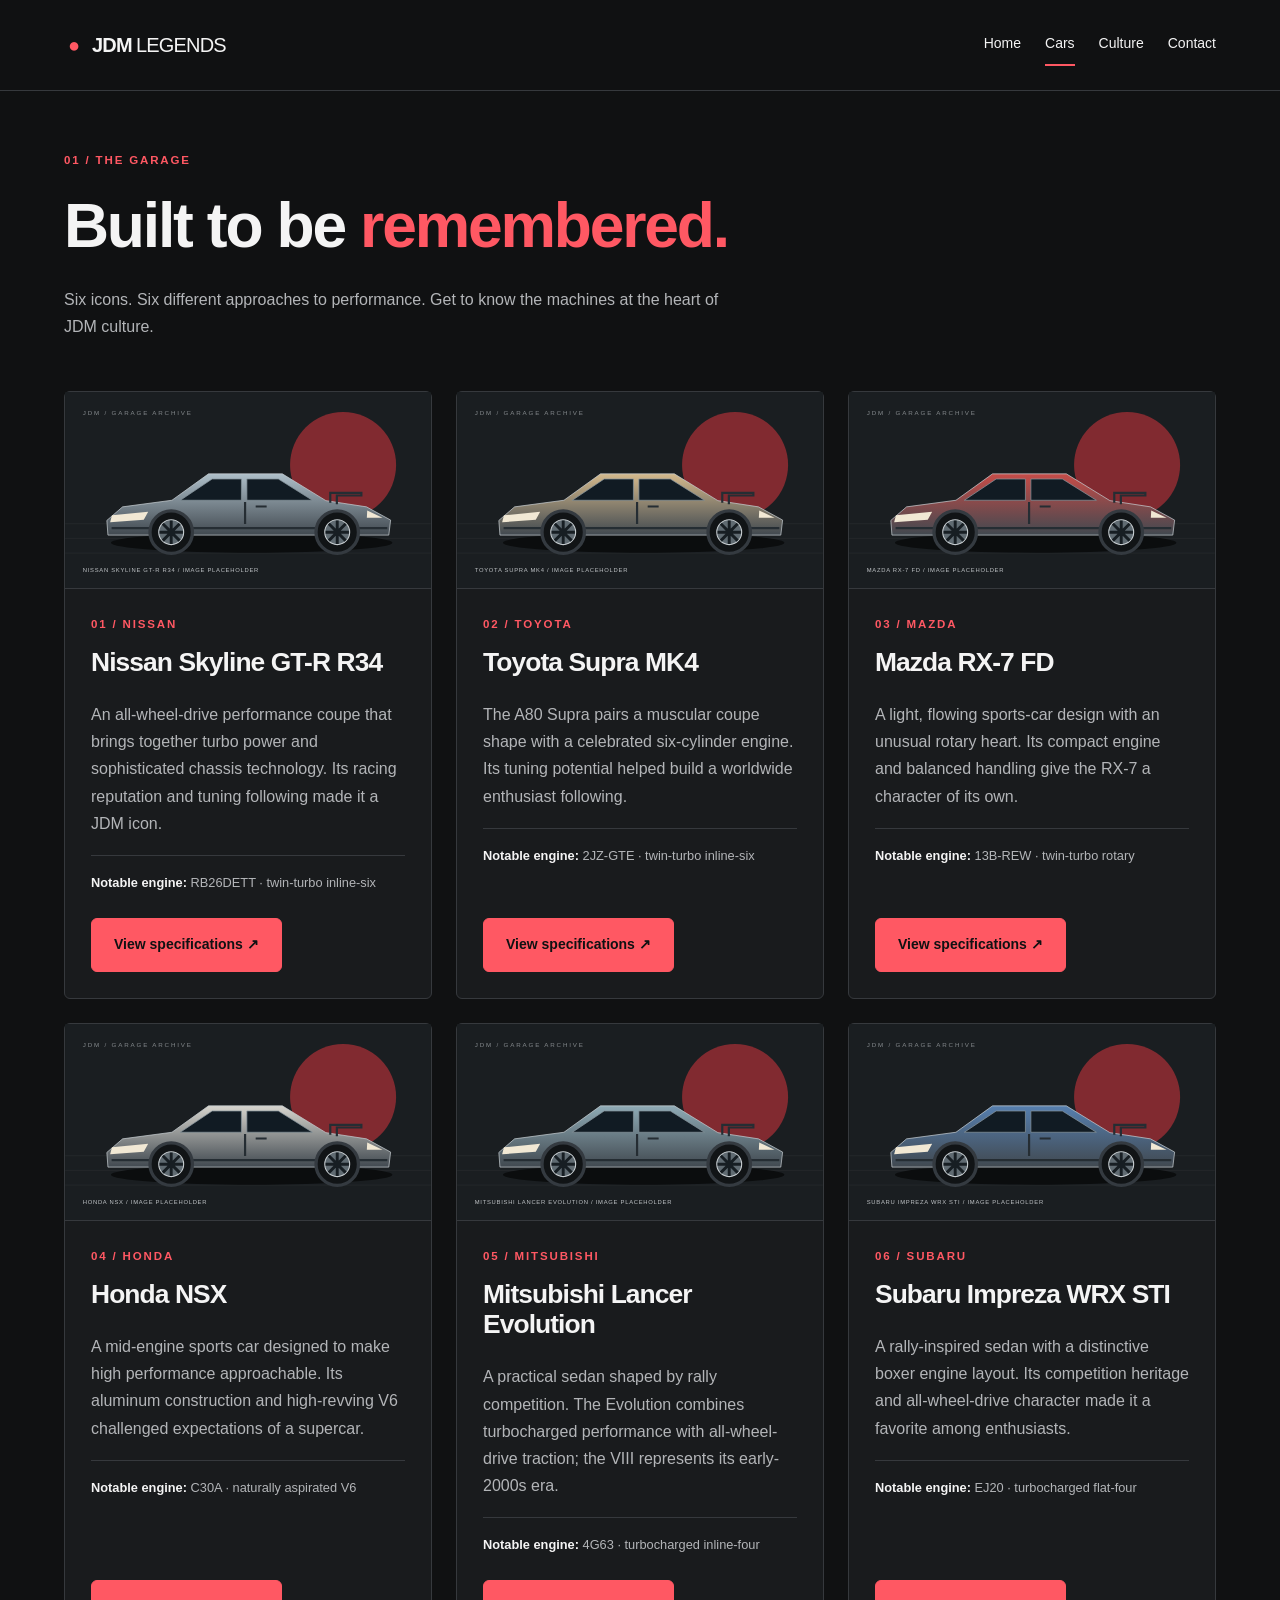
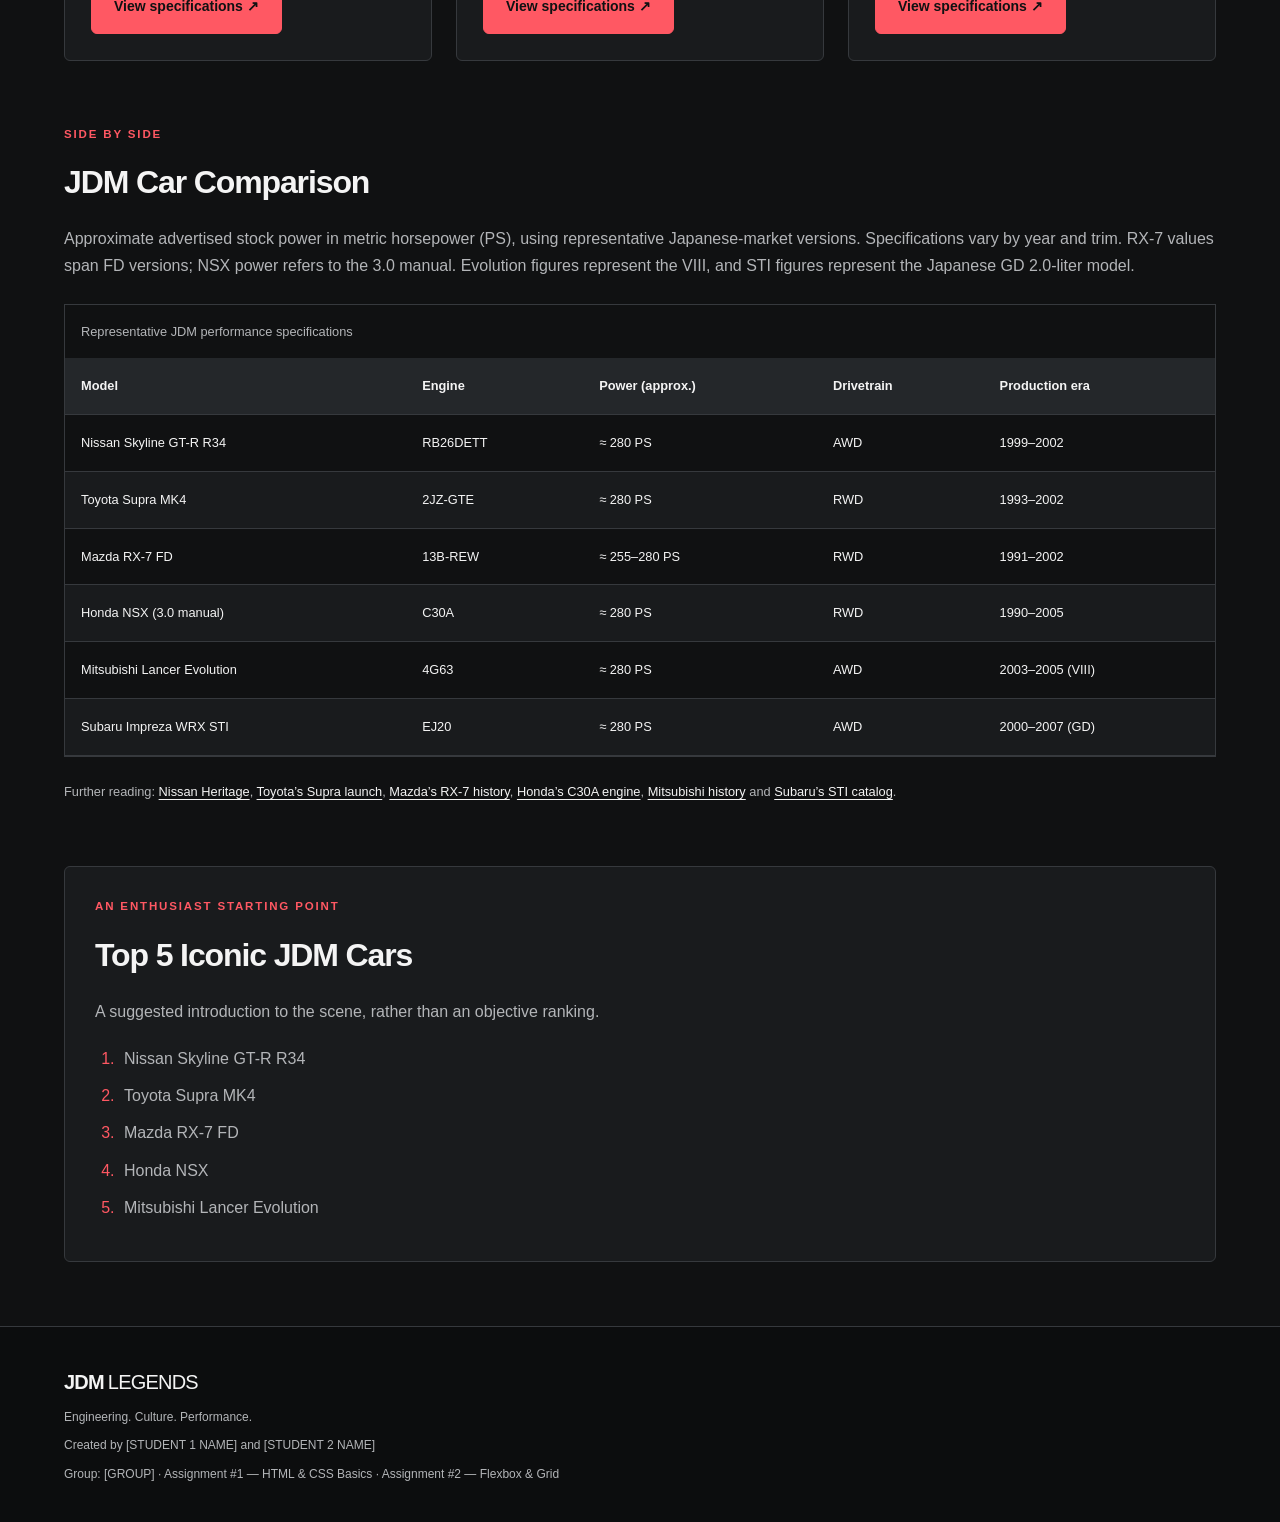
==== cars.html @ a31eac1d "second assignment first commit" ====
<!doctype html>
<html lang="en">
    <head>
        <meta charset="UTF-8" />
        <meta name="viewport" content="width=device-width, initial-scale=1.0" />
        <!--
        Team: [TEAM NAME]
        Student 1: [STUDENT 1 NAME]
        Student 2: [STUDENT 2 NAME]
        Group: [GROUP]
    -->
        <title>JDM Legends | Cars</title>
        <meta
            name="description"
            content="Explore Japanese cars, culture and community with JDM Legends, an HTML and CSS student project."
        />
        <link rel="stylesheet" href="css/style.css" />
    </head>
    <body>
        <a class="skip-link" href="#main-content">Skip to content</a>
        <header id="main-header" class="site-header">
            <div class="container header-inner">
                <a class="brand" href="index.html"
                    ><span class="brand-mark" aria-hidden="true">●</span> JDM<span>LEGENDS</span></a
                >
                <nav class="nav-menu" aria-label="Main navigation">
                    <a href="index.html">Home</a>
                    <a href="cars.html" class="active" aria-current="page">Cars</a>
                    <a href="culture.html">Culture</a>
                    <a href="contact.html">Contact</a>
                </nav>
            </div>
        </header>
        <main id="main-content" class="container">
            <section class="page-intro">
                <p class="eyebrow">01 / The garage</p>
                <h1>Built to be <span>remembered.</span></h1>
                <p>
                    Six icons. Six different approaches to performance. Get to know the machines at
                    the heart of JDM culture.
                </p>
            </section>
            <section class="car-list car-cards" aria-label="Iconic Japanese cars">
                <article class="car-card">
                    <img
                        src="images/r34-placeholder.svg"
                        alt="Generic car illustration placeholder for Nissan Skyline GT-R R34; not a model-accurate drawing"
                        width="1000"
                        height="540"
                        loading="lazy"
                    />
                    <div class="card-body">
                        <p class="eyebrow">01 / Nissan</p>
                        <h2>Nissan Skyline GT-R R34</h2>
                        <p>
                            An all-wheel-drive performance coupe that brings together turbo power
                            and sophisticated chassis technology. Its racing reputation and tuning
                            following made it a JDM icon.
                        </p>
                        <p class="engine">
                            <strong>Notable engine:</strong> RB26DETT · twin-turbo inline-six
                        </p>
                        <a
                            class="button card-button"
                            href="#spec-r34"
                            aria-label="View specifications for Nissan Skyline GT-R R34"
                            >View specifications ↗</a
                        >
                    </div>
                </article>
                <article class="car-card">
                    <img
                        src="images/supra-placeholder.svg"
                        alt="Generic car illustration placeholder for Toyota Supra MK4; not a model-accurate drawing"
                        width="1000"
                        height="540"
                        loading="lazy"
                    />
                    <div class="card-body">
                        <p class="eyebrow">02 / Toyota</p>
                        <h2>Toyota Supra MK4</h2>
                        <p>
                            The A80 Supra pairs a muscular coupe shape with a celebrated
                            six-cylinder engine. Its tuning potential helped build a worldwide
                            enthusiast following.
                        </p>
                        <p class="engine">
                            <strong>Notable engine:</strong> 2JZ-GTE · twin-turbo inline-six
                        </p>
                        <a
                            class="button card-button"
                            href="#spec-supra"
                            aria-label="View specifications for Toyota Supra MK4"
                            >View specifications ↗</a
                        >
                    </div>
                </article>
                <article class="car-card">
                    <img
                        src="images/rx7-placeholder.svg"
                        alt="Generic car illustration placeholder for Mazda RX-7 FD; not a model-accurate drawing"
                        width="1000"
                        height="540"
                        loading="lazy"
                    />
                    <div class="card-body">
                        <p class="eyebrow">03 / Mazda</p>
                        <h2>Mazda RX-7 FD</h2>
                        <p>
                            A light, flowing sports-car design with an unusual rotary heart. Its
                            compact engine and balanced handling give the RX-7 a character of its
                            own.
                        </p>
                        <p class="engine">
                            <strong>Notable engine:</strong> 13B-REW · twin-turbo rotary
                        </p>
                        <a
                            class="button card-button"
                            href="#spec-rx7"
                            aria-label="View specifications for Mazda RX-7 FD"
                            >View specifications ↗</a
                        >
                    </div>
                </article>
                <article class="car-card">
                    <img
                        src="images/nsx-placeholder.svg"
                        alt="Generic car illustration placeholder for Honda NSX; not a model-accurate drawing"
                        width="1000"
                        height="540"
                        loading="lazy"
                    />
                    <div class="card-body">
                        <p class="eyebrow">04 / Honda</p>
                        <h2>Honda NSX</h2>
                        <p>
                            A mid-engine sports car designed to make high performance approachable.
                            Its aluminum construction and high-revving V6 challenged expectations of
                            a supercar.
                        </p>
                        <p class="engine">
                            <strong>Notable engine:</strong> C30A · naturally aspirated V6
                        </p>
                        <a
                            class="button card-button"
                            href="#spec-nsx"
                            aria-label="View specifications for Honda NSX"
                            >View specifications ↗</a
                        >
                    </div>
                </article>
                <article class="car-card">
                    <img
                        src="images/evo-placeholder.svg"
                        alt="Generic car illustration placeholder for Mitsubishi Lancer Evolution; not a model-accurate drawing"
                        width="1000"
                        height="540"
                        loading="lazy"
                    />
                    <div class="card-body">
                        <p class="eyebrow">05 / Mitsubishi</p>
                        <h2>Mitsubishi Lancer Evolution</h2>
                        <p>
                            A practical sedan shaped by rally competition. The Evolution combines
                            turbocharged performance with all-wheel-drive traction; the VIII
                            represents its early-2000s era.
                        </p>
                        <p class="engine">
                            <strong>Notable engine:</strong> 4G63 · turbocharged inline-four
                        </p>
                        <a
                            class="button card-button"
                            href="#spec-evo"
                            aria-label="View specifications for Mitsubishi Lancer Evolution"
                            >View specifications ↗</a
                        >
                    </div>
                </article>
                <article class="car-card">
                    <img
                        src="images/sti-placeholder.svg"
                        alt="Generic car illustration placeholder for Subaru Impreza WRX STI; not a model-accurate drawing"
                        width="1000"
                        height="540"
                        loading="lazy"
                    />
                    <div class="card-body">
                        <p class="eyebrow">06 / Subaru</p>
                        <h2>Subaru Impreza WRX STI</h2>
                        <p>
                            A rally-inspired sedan with a distinctive boxer engine layout. Its
                            competition heritage and all-wheel-drive character made it a favorite
                            among enthusiasts.
                        </p>
                        <p class="engine">
                            <strong>Notable engine:</strong> EJ20 · turbocharged flat-four
                        </p>
                        <a
                            class="button card-button"
                            href="#spec-sti"
                            aria-label="View specifications for Subaru Impreza WRX STI"
                            >View specifications ↗</a
                        >
                    </div>
                </article>
            </section>
            <section class="section-block">
                <p class="eyebrow">Side by side</p>
                <h2>JDM Car Comparison</h2>
                <p id="table-note">
                    Approximate advertised stock power in metric horsepower (PS), using
                    representative Japanese-market versions. Specifications vary by year and trim.
                    RX-7 values span FD versions; NSX power refers to the 3.0 manual. Evolution
                    figures represent the VIII, and STI figures represent the Japanese GD 2.0-liter
                    model.
                </p>
                <div
                    class="table-scroll"
                    role="region"
                    aria-label="Scrollable car comparison"
                    tabindex="0"
                >
                    <table aria-describedby="table-note">
                        <caption>
                            Representative JDM performance specifications
                        </caption>
                        <thead>
                            <tr>
                                <th scope="col">Model</th>
                                <th scope="col">Engine</th>
                                <th scope="col">Power (approx.)</th>
                                <th scope="col">Drivetrain</th>
                                <th scope="col">Production era</th>
                            </tr>
                        </thead>
                        <tbody>
                            <tr id="spec-r34" tabindex="-1">
                                <th scope="row">Nissan Skyline GT-R R34</th>
                                <td>RB26DETT</td>
                                <td>≈ 280 PS</td>
                                <td>AWD</td>
                                <td>1999–2002</td>
                            </tr>
                            <tr id="spec-supra" tabindex="-1">
                                <th scope="row">Toyota Supra MK4</th>
                                <td>2JZ-GTE</td>
                                <td>≈ 280 PS</td>
                                <td>RWD</td>
                                <td>1993–2002</td>
                            </tr>
                            <tr id="spec-rx7" tabindex="-1">
                                <th scope="row">Mazda RX-7 FD</th>
                                <td>13B-REW</td>
                                <td>≈ 255–280 PS</td>
                                <td>RWD</td>
                                <td>1991–2002</td>
                            </tr>
                            <tr id="spec-nsx" tabindex="-1">
                                <th scope="row">Honda NSX (3.0 manual)</th>
                                <td>C30A</td>
                                <td>≈ 280 PS</td>
                                <td>RWD</td>
                                <td>1990–2005</td>
                            </tr>
                            <tr id="spec-evo" tabindex="-1">
                                <th scope="row">Mitsubishi Lancer Evolution</th>
                                <td>4G63</td>
                                <td>≈ 280 PS</td>
                                <td>AWD</td>
                                <td>2003–2005 (VIII)</td>
                            </tr>
                            <tr id="spec-sti" tabindex="-1">
                                <th scope="row">Subaru Impreza WRX STI</th>
                                <td>EJ20</td>
                                <td>≈ 280 PS</td>
                                <td>AWD</td>
                                <td>2000–2007 (GD)</td>
                            </tr>
                        </tbody>
                    </table>
                </div>
                <p class="source-note">
                    Further reading:
                    <a href="https://www.nissan.co.jp/HERITAGE/DETAIL/280.html">Nissan Heritage</a>,
                    <a href="https://global.toyota/en/detail/7868203">Toyota’s Supra launch</a>,
                    <a
                        href="https://newsroom.mazda.com/en/publicity/release/1998/9812/981215be.html"
                        >Mazda’s RX-7 history</a
                    >,
                    <a href="https://global.honda/en/tech/engine/car/C30A_NSX_vtec_DOHC/"
                        >Honda’s C30A engine</a
                    >,
                    <a href="https://www.mitsubishi-motors.com/en/company/history/car/"
                        >Mitsubishi history</a
                    >
                    and
                    <a href="https://ucar.subaru.jp/php/catalog/grade.php?cat_id=10020623"
                        >Subaru’s STI catalog</a
                    >.
                </p>
            </section>
            <section class="panel section-block">
                <p class="eyebrow">An enthusiast starting point</p>
                <h2>Top 5 Iconic JDM Cars</h2>
                <p>A suggested introduction to the scene, rather than an objective ranking.</p>
                <ol class="ranking-list">
                    <li>Nissan Skyline GT-R R34</li>
                    <li>Toyota Supra MK4</li>
                    <li>Mazda RX-7 FD</li>
                    <li>Honda NSX</li>
                    <li>Mitsubishi Lancer Evolution</li>
                </ol>
            </section>
        </main>
        <footer class="site-footer">
            <div class="container">
                <a class="brand" href="index.html">JDM<span>LEGENDS</span></a>
                <p>Engineering. Culture. Performance.</p>
                <p>Created by [STUDENT 1 NAME] and [STUDENT 2 NAME]</p>
                <p>
                    Group: [GROUP] · Assignment #1 — HTML &amp; CSS Basics · Assignment #2 — Flexbox
                    &amp; Grid
                </p>
            </div>
        </footer>
    </body>
</html>
---- css/style.css ----
/* Reset — Assignment 1 foundations retained. */
* {
    margin: 0;
    padding: 0;
    box-sizing: border-box;
}
:root {
    --background: #101112;
    --surface: #191b1d;
    --surface-light: #24272a;
    --text: #f4f4f4;
    --muted: #b3b5b8;
    --accent: #ff5863;
    --border: #36393d;
}
/* Global styles — element selectors */
body {
    background: var(--background);
    color: var(--text);
    font-family: Arial, Helvetica, sans-serif;
    font-size: 16px;
    line-height: 1.7;
}
h1,
h2,
h3 {
    line-height: 1.15;
    letter-spacing: -0.035em;
}
h1 {
    font-size: 3.9rem;
    max-width: 950px;
    margin-bottom: 24px;
}
h2 {
    font-size: 2rem;
    margin-bottom: 24px;
}
h3 {
    font-size: 1.25rem;
    margin-bottom: 14px;
}
p {
    color: var(--muted);
    margin-bottom: 18px;
}
strong {
    color: var(--text);
}
a {
    color: var(--text);
    text-decoration: none;
}
a:hover {
    color: var(--accent);
}
a:focus-visible,
button:focus-visible,
.table-scroll:focus-visible {
    outline: 2px solid var(--accent);
    outline-offset: 5px;
}
img {
    display: block;
    max-width: 100%;
    height: auto;
}
ul,
ol {
    padding-left: 24px;
}
li {
    color: var(--muted);
    padding-left: 5px;
    margin-bottom: 10px;
}
li::marker {
    color: var(--accent);
}
/* Class selector: shared centered content and box-model sizing. */
.container {
    width: 90%;
    max-width: 1200px;
    margin: 0 auto;
}
/* Assignment 2 Task 1: Header & Navigation — Flexbox */
#main-header {
    background: var(--background);
    border-bottom: 1px solid var(--border);
    padding: 24px 0;
}
/* The header aligns the brand and navigation; the navigation is its own flex row. */
.header-inner {
    display: flex;
    align-items: center;
    justify-content: space-between;
    gap: 20px;
}
.nav-menu {
    display: flex;
    align-items: center;
    flex-wrap: wrap;
    gap: 24px;
}
.brand {
    font-size: 1.25rem;
    font-weight: 800;
    letter-spacing: -0.04em;
    white-space: nowrap;
}
.brand span {
    font-weight: 400;
    margin-left: 4px;
}
.brand .brand-mark {
    color: var(--accent);
    margin-right: 8px;
}
/* Descendant selector: anchors inside navigation. */
.nav-menu a {
    display: inline-block;
    padding: 8px 0;
    font-size: 0.875rem;
    border-bottom: 2px solid transparent;
}
.nav-menu a.active,
.nav-menu a:hover {
    color: var(--text);
    border-bottom-color: var(--accent);
}
.skip-link {
    position: absolute;
    left: 16px;
    top: -100px;
    z-index: 2;
    padding: 12px 20px;
    background: var(--surface-light);
}
.skip-link:focus {
    top: 12px;
}
.eyebrow {
    color: var(--accent);
    font-size: 0.72rem;
    font-weight: 700;
    letter-spacing: 0.16em;
    text-transform: uppercase;
    margin-bottom: 20px;
}
.hero {
    display: flex;
    align-items: center;
    gap: 32px;
    padding: 75px 0 55px;
}
.hero-copy,
.hero-image {
    flex: 1.1;
    border: 1px solid var(--border);
    background: var(--surface);
}
.hero-copy {
    flex: 0.9;
}
.hero h1 {
    font-size: 5.7rem;
    line-height: 0.96;
    letter-spacing: -0.055em;
}
h1 span {
    color: var(--accent);
}
.hero-tagline {
    color: var(--text);
    font-size: 1.05rem;
    font-weight: 700;
    margin-top: 26px;
}
.hero-image {
    width: 55%;
    border: 1px solid var(--border);
    background: var(--surface);
}
.hero-image img {
    width: 100%;
}
figcaption {
    color: var(--muted);
    font-size: 0.75rem;
    padding: 16px 20px;
    border-top: 1px solid var(--border);
}
figcaption span {
    display: block;
    color: var(--text);
    font-size: 0.65rem;
    letter-spacing: 0.13em;
    margin-bottom: 4px;
}
.button {
    display: inline-block;
    border: 1px solid var(--accent);
    background: var(--accent);
    color: #101112;
    font: inherit;
    font-size: 0.875rem;
    font-weight: 700;
    padding: 14px 22px;
    cursor: pointer;
}
.button:hover {
    background: #ff7b84;
    border-color: #ff7b84;
    color: #101112;
}
.button span {
    margin-left: 18px;
}
.text-link {
    display: inline-block;
    margin-top: 20px;
    font-size: 0.875rem;
    border-bottom: 1px solid var(--border);
    padding-bottom: 3px;
}
.hero .text-link {
    display: table;
}
.intro-strip {
    display: flex;
    gap: 20px;
    border-top: 1px solid var(--border);
    border-bottom: 1px solid var(--border);
    padding: 20px 0;
    color: var(--muted);
    font-size: 0.65rem;
    letter-spacing: 0.16em;
}
.intro-strip span {
    flex: 1;
    text-align: center;
}
.section-block, /* Team — biography content and circular photos preserved. */
.team-section {
    margin: 64px 0;
}
.two-column > article {
    flex: 1;
    min-width: 0;
}
.two-column {
    display: flex;
    align-items: flex-start;
    gap: 32px;
}
.panel {
    padding: 30px;
    background: var(--surface);
    border: 1px solid var(--border);
}
.feature-list {
    margin-top: 15px;
}
.manufacturer-list {
    display: flex;
    flex-wrap: wrap;
    gap: 20px;
}
.manufacturer-list article {
    flex: 1 1 280px;
    padding: 24px;
    border: 1px solid var(--border);
    background: var(--surface);
}
.manufacturer-list span {
    color: var(--accent);
    font-size: 0.7rem;
}
.manufacturer-list h3 {
    margin-top: 16px;
}
.manufacturer-list p {
    font-size: 0.85rem;
    margin-bottom: 0;
}
.team-section {
    border-top: 1px solid var(--border);
    padding-top: 45px;
}
.team-member {
    display: flex;
    align-items: flex-start;
    gap: 24px;
    padding: 28px;
    border: 1px solid var(--border);
}
.profile-image {
    width: 100px;
    height: 100px;
    flex-shrink: 0;
    border-radius: 50%;
    object-fit: cover;
}
.team-copy {
    flex: 1;
    min-width: 0;
}
.team-copy p {
    font-size: 0.875rem;
    margin-bottom: 7px;
}
.page-intro {
    padding: 60px 0 32px;
}
.page-intro > p:last-child {
    max-width: 680px;
}
/* Assignment 2 Task 2: Flexbox Cards */
.car-cards {
    display: flex;
    flex-wrap: wrap;
    align-items: stretch;
    gap: 24px;
}
.car-card:hover,
.car-card:focus-within {
    transform: translateY(-6px);
    box-shadow: 0 12px 30px rgba(0, 0, 0, 0.35);
}
.card-button {
    margin-top: auto;
    align-self: flex-start;
}
.car-card {
    display: flex;
    flex-direction: column;
    flex: 1 1 320px;
    min-width: 0;
    border: 1px solid var(--border);
    background: var(--surface);
    transition:
        transform 0.25s ease,
        box-shadow 0.25s ease;
}
.car-card img {
    width: 100%;
    aspect-ratio: 1000 / 540;
    object-fit: cover;
    border-bottom: 1px solid var(--border);
}
.card-body {
    display: flex;
    flex-direction: column;
    flex: 1;
    padding: 26px;
}
.car-card h2 {
    font-size: 1.65rem;
}
.car-card .eyebrow {
    margin-bottom: 12px;
}
.engine {
    font-size: 0.8rem;
    padding-top: 16px;
    border-top: 1px solid var(--border);
    margin-bottom: 24px;
}
/* Table — horizontal scrolling stays inside this wrapper. */
.table-scroll {
    width: 100%;
    overflow-x: auto;
    border: 1px solid var(--border);
    margin: 24px 0;
}
table {
    width: 100%;
    min-width: 760px;
    border-collapse: collapse;
    font-size: 0.8rem;
    text-align: left;
}
caption {
    text-align: left;
    padding: 16px;
    color: var(--muted);
}
thead {
    background: var(--surface-light);
}
table th,
table td {
    padding: 17px 16px;
    border-bottom: 1px solid var(--border);
}
tbody th {
    font-weight: 400;
}
tbody tr:nth-child(even) {
    background: var(--surface);
}
.source-note {
    font-size: 0.8rem;
}
.source-note a {
    text-decoration: underline;
    text-underline-offset: 3px;
}
.ranking-list {
    margin-top: 20px;
}
.wide-image {
    background: var(--surface);
    border: 1px solid var(--border);
}
.wide-image img {
    width: 100%;
    max-height: 430px;
    object-fit: cover;
}
.modification-list {
    margin: 22px 0;
}
.terms {
    display: flex;
    flex-wrap: wrap;
    gap: 20px;
}
.culture-item {
    flex: 1 1 240px;
    min-width: 0;
    border-left: 3px solid var(--accent);
    padding: 22px;
    background: var(--surface);
}
.culture-item p {
    margin-bottom: 0;
}
.contact-layout {
    display: flex;
    align-items: flex-start;
    gap: 40px;
    margin: 10px 0 70px;
}
.form-section,
.community-panel {
    flex: 1;
}
.form-section {
    flex: 1.4;
}
.community-panel {
    width: 41%;
}
/* Forms — Flexbox rows retain native controls and labels. */
.form-row,
.radio-options {
    display: flex;
    gap: 20px;
}
.form-field {
    flex: 1;
    min-width: 0;
}
.radio-options {
    flex-wrap: wrap;
    gap: 8px 16px;
}
.notice {
    padding: 16px;
    border-left: 3px solid var(--accent);
    background: var(--surface);
    font-size: 0.8rem;
}
#contact-form {
    padding: 25px;
    border: 1px solid var(--border);
    background: var(--surface);
}
label,
legend {
    font-size: 0.85rem;
    font-weight: 700;
}
.contact-form > label,
.form-field label {
    display: block;
    margin: 0 0 8px;
}
label span {
    color: var(--muted);
    font-weight: 400;
}
input,
select,
textarea {
    width: 100%;
    padding: 12px;
    margin-bottom: 22px;
    color: var(--text);
    background: var(--background);
    border: 1px solid #5c6065;
    border-radius: 4px;
    font: inherit;
    font-size: 0.9rem;
    color-scheme: dark;
}
input::placeholder,
textarea::placeholder {
    color: #a6a8ac;
}
input:focus,
select:focus,
textarea:focus {
    outline: 2px solid var(--accent);
    outline-offset: 2px;
    border-color: var(--accent);
}
textarea {
    resize: vertical;
    min-height: 130px;
}
fieldset {
    border: 0;
    min-width: 0;
    margin-bottom: 20px;
}
legend {
    margin-bottom: 12px;
}
fieldset label {
    display: flex;
    align-items: center;
    gap: 4px;
    font-weight: 400;
    padding: 5px 0;
}
input[type="radio"] {
    width: auto;
    margin: 0 4px 0 0;
    accent-color: var(--accent);
}
input[type="color"] {
    width: 76px;
    height: 45px;
    padding: 5px;
    cursor: pointer;
}
.community-panel h3 {
    margin-top: 28px;
}
/* Footer */
.site-footer {
    padding: 38px 0;
    border-top: 1px solid var(--border);
    background: #0c0d0e;
}
footer p {
    font-size: 0.75rem;
    margin: 8px 0 0;
}

/* Shared details */
.button,
.panel,
.car-card,
.manufacturer-list article,
.team-member,
.hero-image,
.wide-image,
#contact-form,
.culture-item {
    border-radius: 6px;
}
a,
button {
    transition:
        color 0.2s ease,
        background-color 0.2s ease,
        border-color 0.2s ease;
}
[id] {
    scroll-margin-top: 24px;
}
tr:target {
    background: #3c2529;
    outline: 2px solid var(--accent);
    outline-offset: -2px;
}
/* Assignment 2 Task 3: Grid Areas — Culture page */
.page-grid {
    min-height: 100vh;
    display: grid;
    grid-template-columns: minmax(220px, 1fr) minmax(0, 3fr);
    grid-template-rows: auto 1fr auto;
    grid-template-areas:
        "header header"
        "sidebar main"
        "footer footer";
}
.grid-header {
    grid-area: header;
}
.grid-sidebar {
    grid-area: sidebar;
    width: 100%;
    max-width: 280px;
    justify-self: end;
    padding: 60px 24px;
    border-right: 1px solid var(--border);
}
.grid-main {
    grid-area: main;
    min-width: 0;
    width: 100%;
    max-width: 1100px;
    padding: 0 32px;
}
.grid-footer {
    grid-area: footer;
}
.grid-sidebar h2 {
    font-size: 1.5rem;
}
.topic-menu {
    display: flex;
    flex-direction: column;
    gap: 8px;
}
.topic-menu a {
    padding: 8px 12px;
    border-left: 2px solid var(--border);
    font-size: 0.9rem;
}
.topic-menu a:hover,
.topic-menu a:focus-visible {
    border-left-color: var(--accent);
    background: var(--surface);
}
.sidebar-facts {
    border-top: 1px solid var(--border);
    margin-top: 32px;
    padding-top: 28px;
    font-size: 0.85rem;
}
/* Assignment 2 Task 4: Gallery — CSS Grid */
.jdm-gallery {
    display: grid;
    grid-template-columns: repeat(auto-fit, minmax(260px, 1fr));
    gap: 20px;
}
.gallery-item {
    position: relative;
    overflow: hidden;
    border: 1px solid var(--border);
    border-radius: 6px;
    background: var(--surface);
}
.gallery-item img {
    width: 100%;
    height: 240px;
    object-fit: cover;
    transition: transform 0.25s ease;
}
.gallery-caption {
    position: absolute;
    left: 0;
    right: 0;
    bottom: 0;
    padding: 16px;
    color: var(--text);
    background: rgba(0, 0, 0, 0.85);
    opacity: 0;
    transition: opacity 0.25s ease;
}
.gallery-item:hover .gallery-caption,
.gallery-item:focus .gallery-caption {
    opacity: 1;
}
.gallery-item:hover img,
.gallery-item:focus img {
    transform: scale(1.04);
}
.gallery-item:focus-visible {
    outline: 2px solid var(--accent);
    outline-offset: 4px;
}
/* Responsive — desktop, tablet and mobile */
@media (max-width: 1050px) {
    .hero h1 {
        font-size: 4.4rem;
    }
    .grid-main {
        padding: 0 24px;
    }
    .culture-page .two-column {
        flex-direction: column;
    }
    .culture-page .two-column > article {
        width: 100%;
    }
    .contact-layout {
        gap: 24px;
    }
    .form-row {
        flex-direction: column;
        gap: 0;
    }
}
@media (max-width: 768px) {
    h1 {
        font-size: 3rem;
    }
    .header-inner {
        flex-direction: column;
        gap: 16px;
    }
    .nav-menu {
        justify-content: center;
    }
    .hero,
    .two-column,
    .contact-layout {
        flex-direction: column;
    }
    .hero {
        padding-top: 45px;
        align-items: stretch;
    }
    .hero-copy > p {
        max-width: 550px;
    }
    .hero-copy,
    .hero-image,
    .form-section,
    .community-panel {
        width: 100%;
    }
    .section-block,
    .team-section {
        margin: 45px 0;
    }
    .card-body {
        padding: 20px;
    }
    .page-grid {
        grid-template-columns: minmax(0, 1fr);
        grid-template-rows: auto 1fr auto auto;
        grid-template-areas: "header" "main" "sidebar" "footer";
    }
    .grid-main {
        width: 90%;
        padding: 0;
    }
    .grid-sidebar {
        width: 90%;
        max-width: none;
        justify-self: center;
        border-right: 0;
        border-top: 1px solid var(--border);
        padding: 32px 0;
    }
}
@media (max-width: 540px) {
    #main-header {
        padding: 18px 0 10px;
    }
    h1 {
        font-size: 2.6rem;
    }
    h2 {
        font-size: 1.75rem;
    }
    .hero h1 {
        font-size: 4.2rem;
    }
    .intro-strip,
    .team-member {
        flex-direction: column;
    }
    .car-card {
        flex-basis: 100%;
    }
    .panel,
    #contact-form,
    .team-member {
        padding: 22px;
    }
    .page-intro {
        padding-top: 38px;
    }
    .jdm-gallery {
        grid-template-columns: minmax(0, 1fr);
    }
}
/* Captions remain readable on touch devices; motion respects user preferences. */
@media (hover: none) {
    .gallery-caption {
        opacity: 1;
    }
}
@media (prefers-reduced-motion: reduce) {
    a,
    button,
    .car-card,
    .gallery-item img,
    .gallery-caption {
        transition: none;
    }
    .car-card:hover,
    .car-card:focus-within,
    .gallery-item:hover img,
    .gallery-item:focus img {
        transform: none;
    }
}
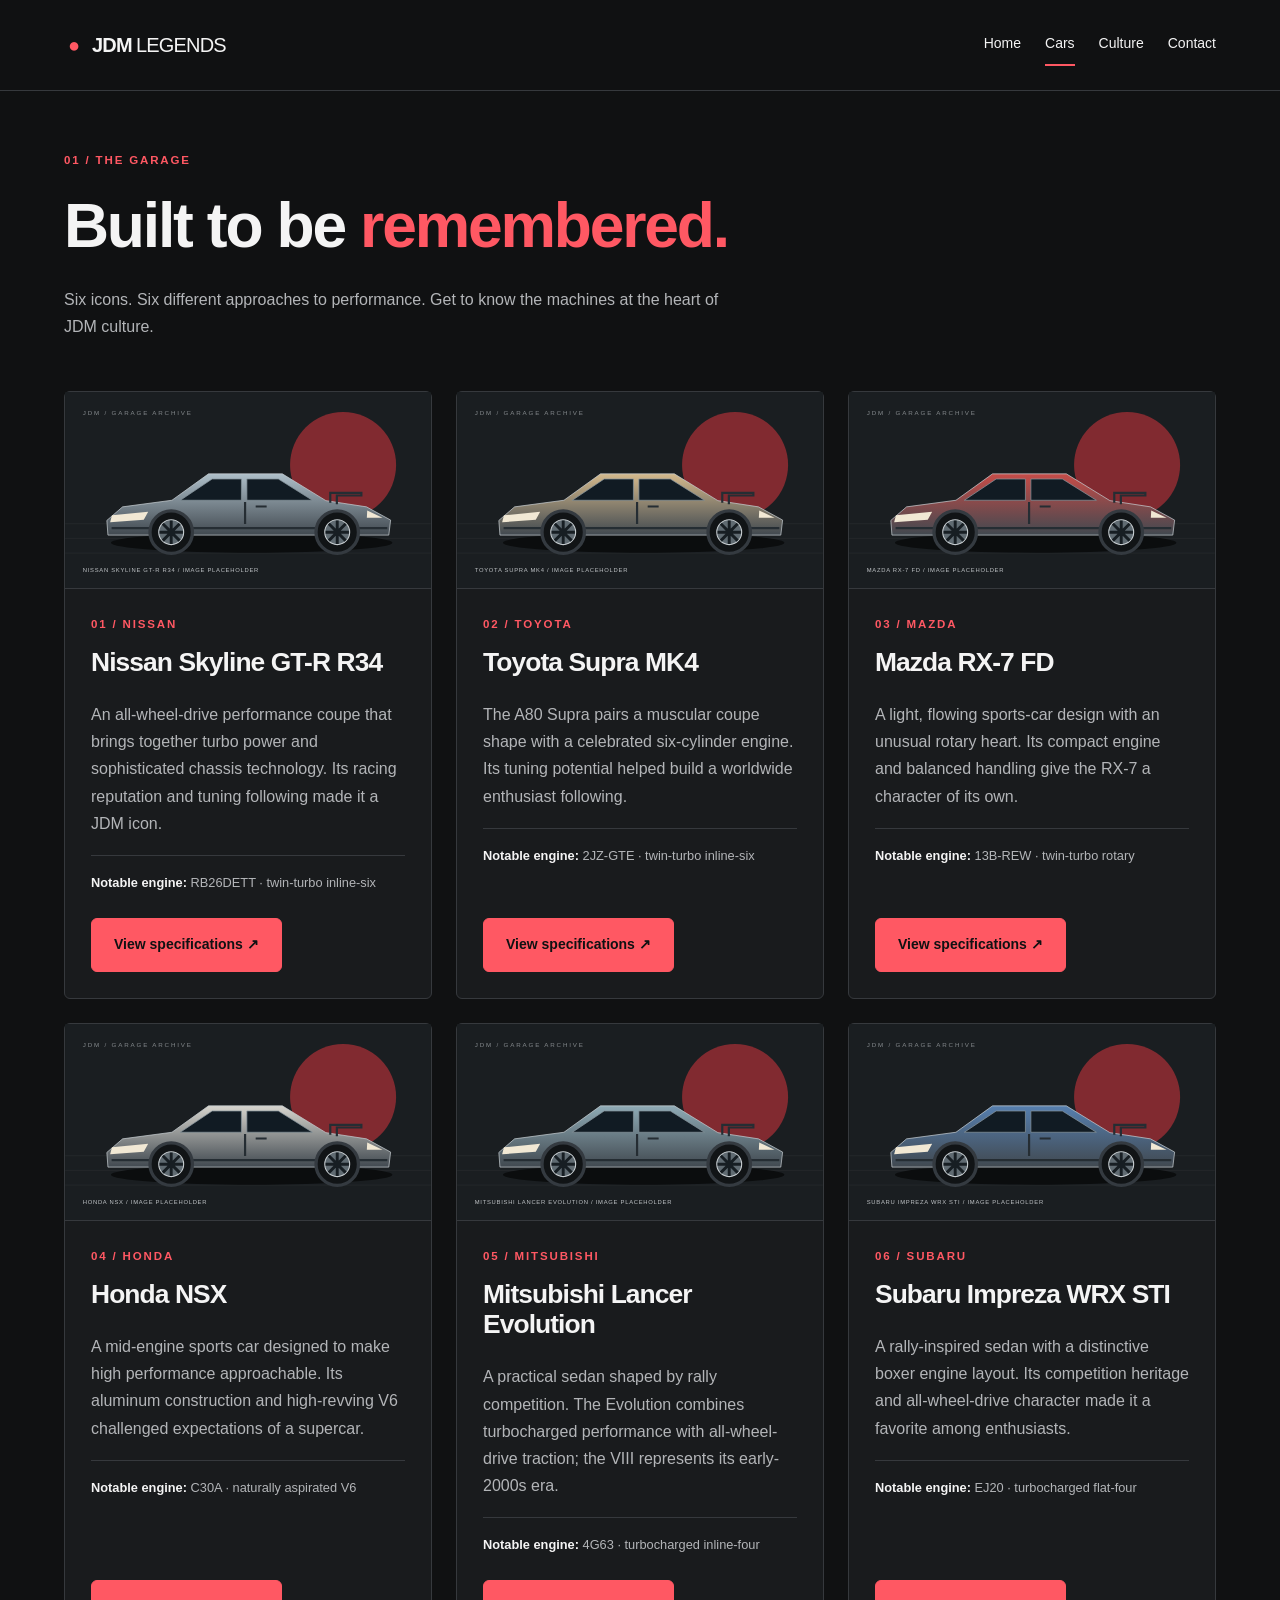
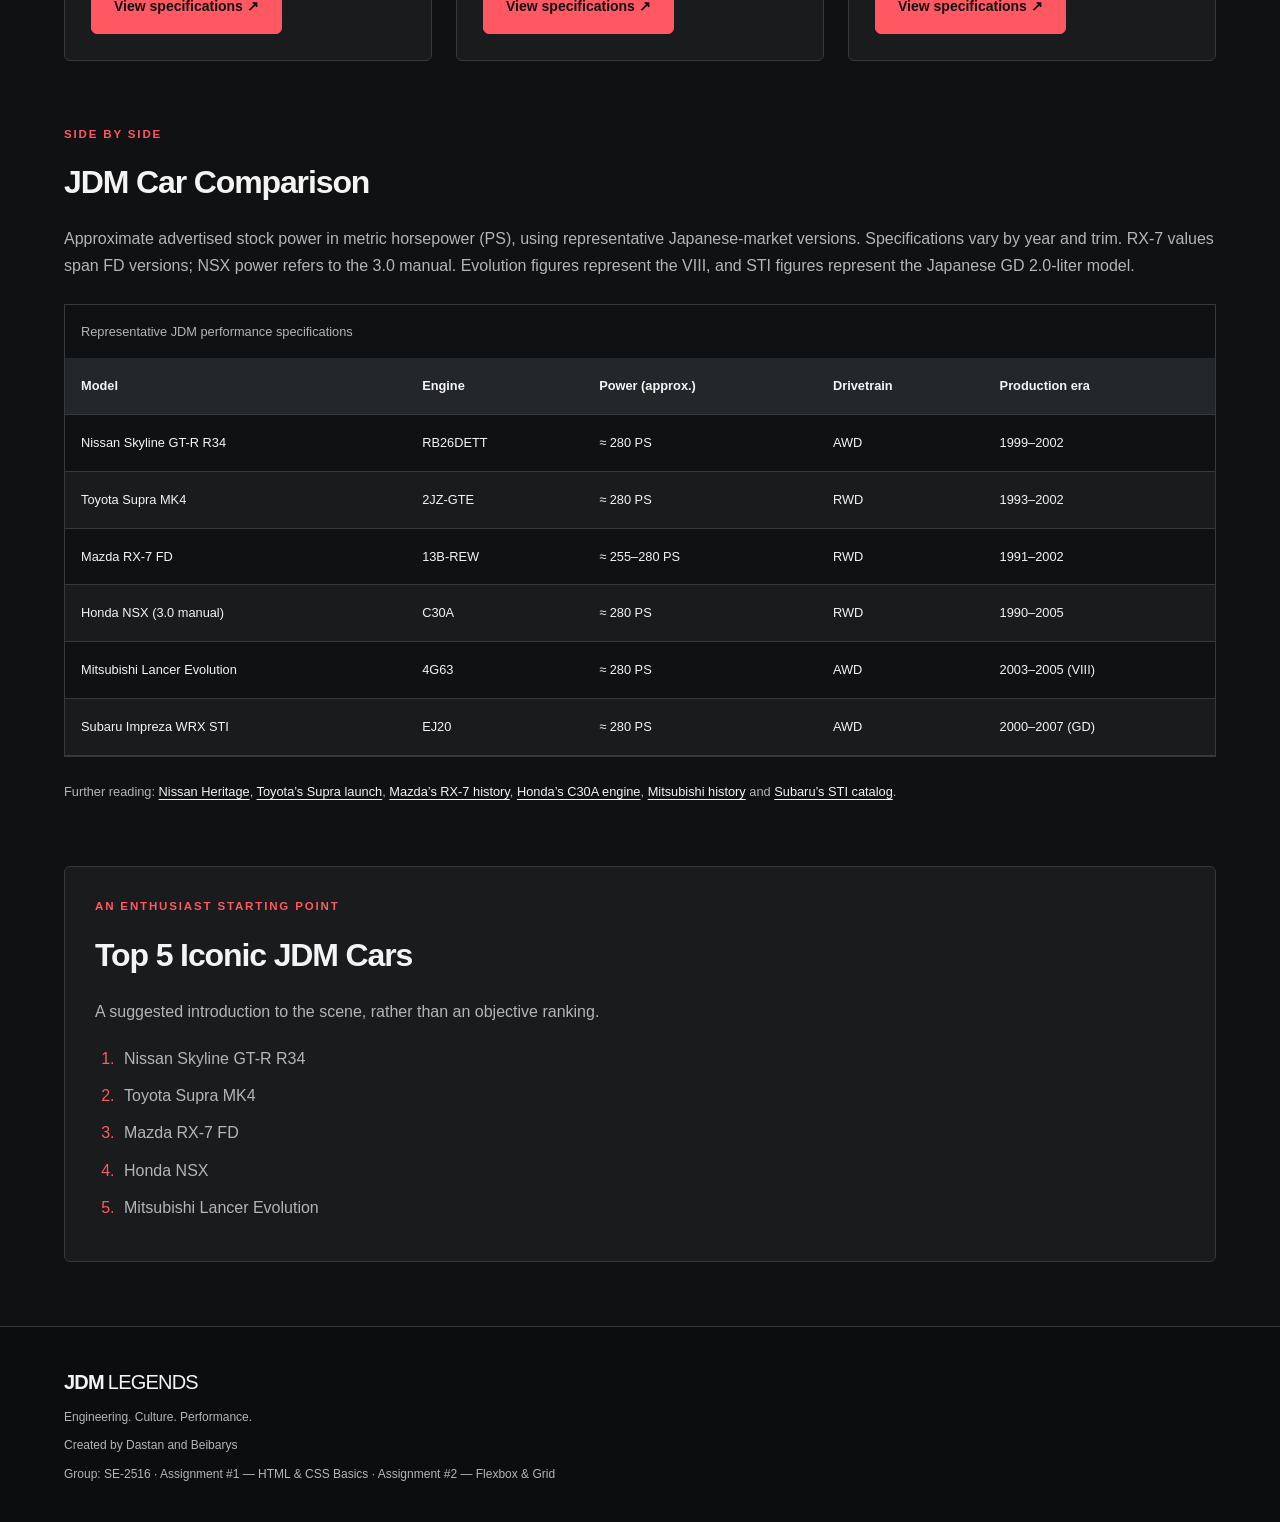
==== commit 760c4ad2: "alo" ====
--- a/cars.html
+++ b/cars.html
@@ -5,9 +5,9 @@
         <meta name="viewport" content="width=device-width, initial-scale=1.0" />
         <!--
         Team: [TEAM NAME]
-        Student 1: [STUDENT 1 NAME]
-        Student 2: [STUDENT 2 NAME]
-        Group: [GROUP]
+        Student 1: Dastan
+        Student 2: Beibarys
+        Group: SE-2516
     -->
         <title>JDM Legends | Cars</title>
         <meta
@@ -316,9 +316,9 @@
             <div class="container">
                 <a class="brand" href="index.html">JDM<span>LEGENDS</span></a>
                 <p>Engineering. Culture. Performance.</p>
-                <p>Created by [STUDENT 1 NAME] and [STUDENT 2 NAME]</p>
+                <p>Created by Dastan and Beibarys</p>
                 <p>
-                    Group: [GROUP] · Assignment #1 — HTML &amp; CSS Basics · Assignment #2 — Flexbox
+                    Group: SE-2516 · Assignment #1 — HTML &amp; CSS Basics · Assignment #2 — Flexbox
                     &amp; Grid
                 </p>
             </div>
